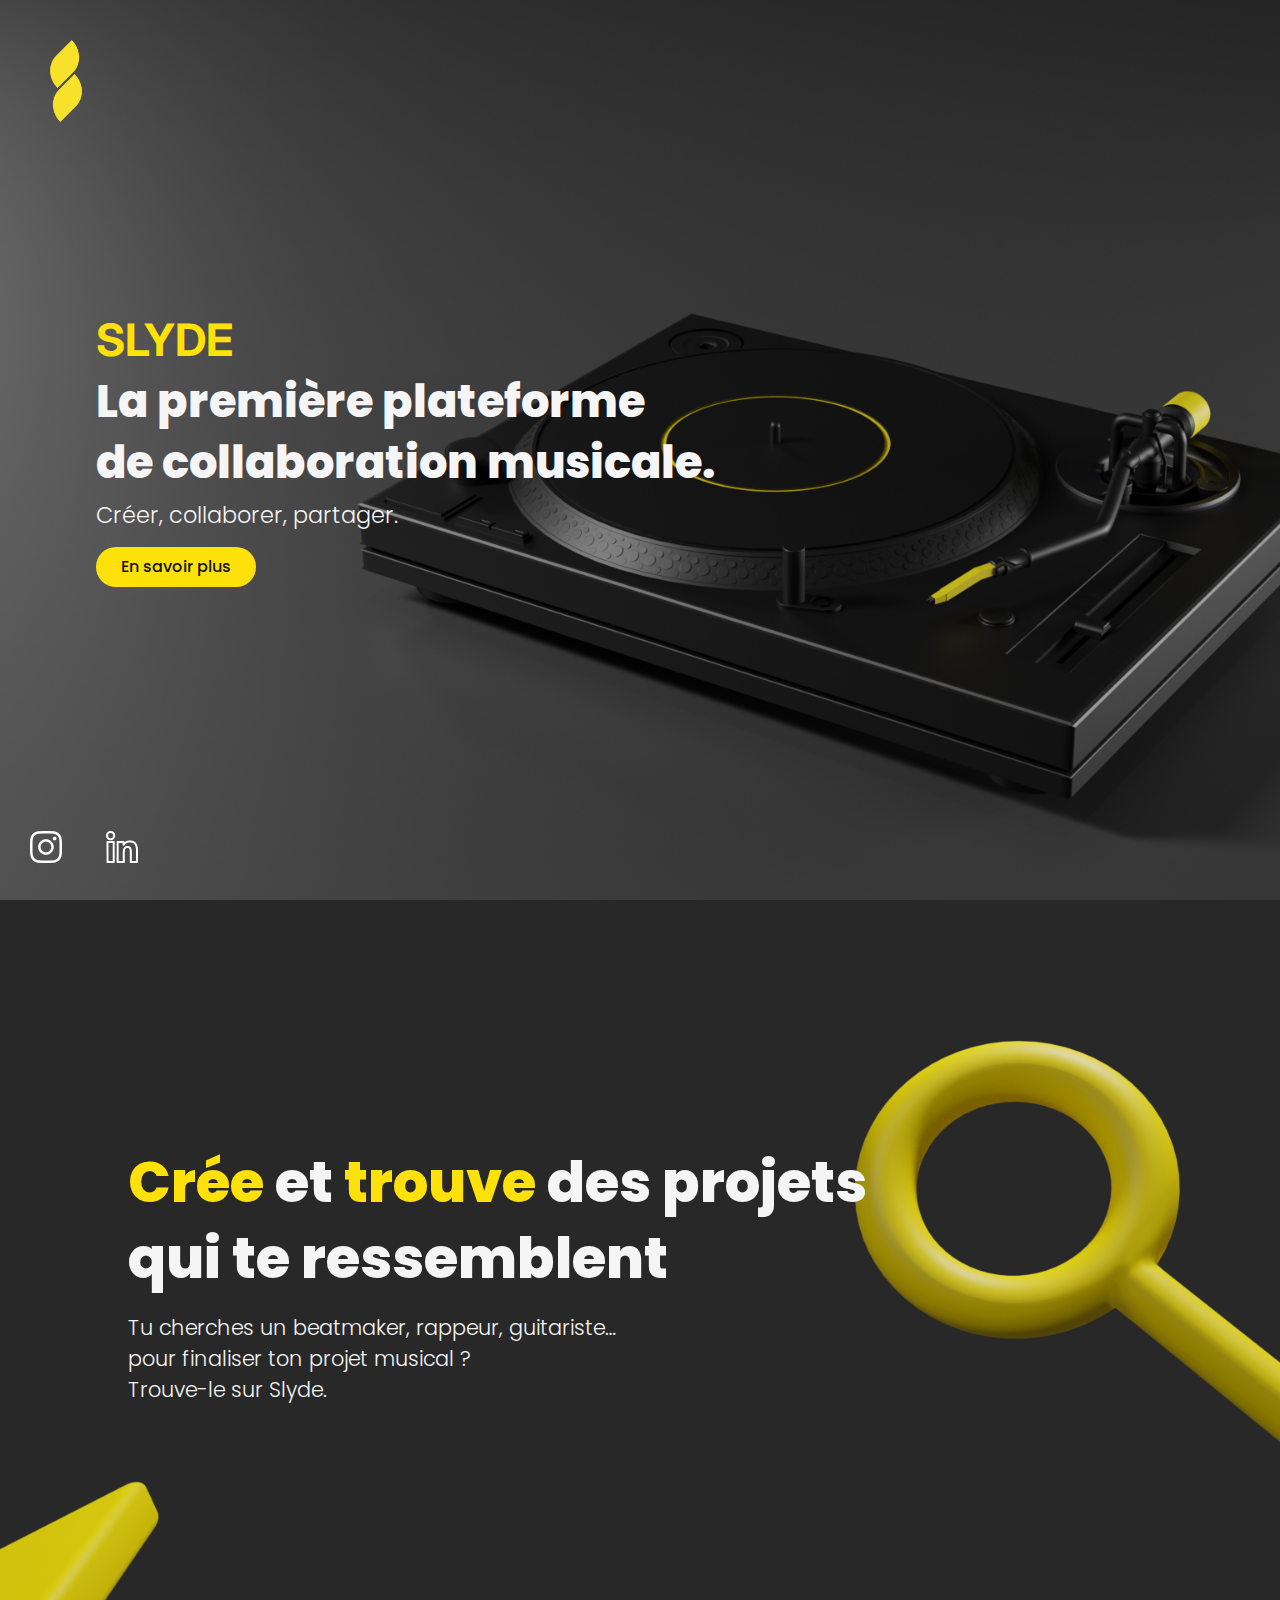
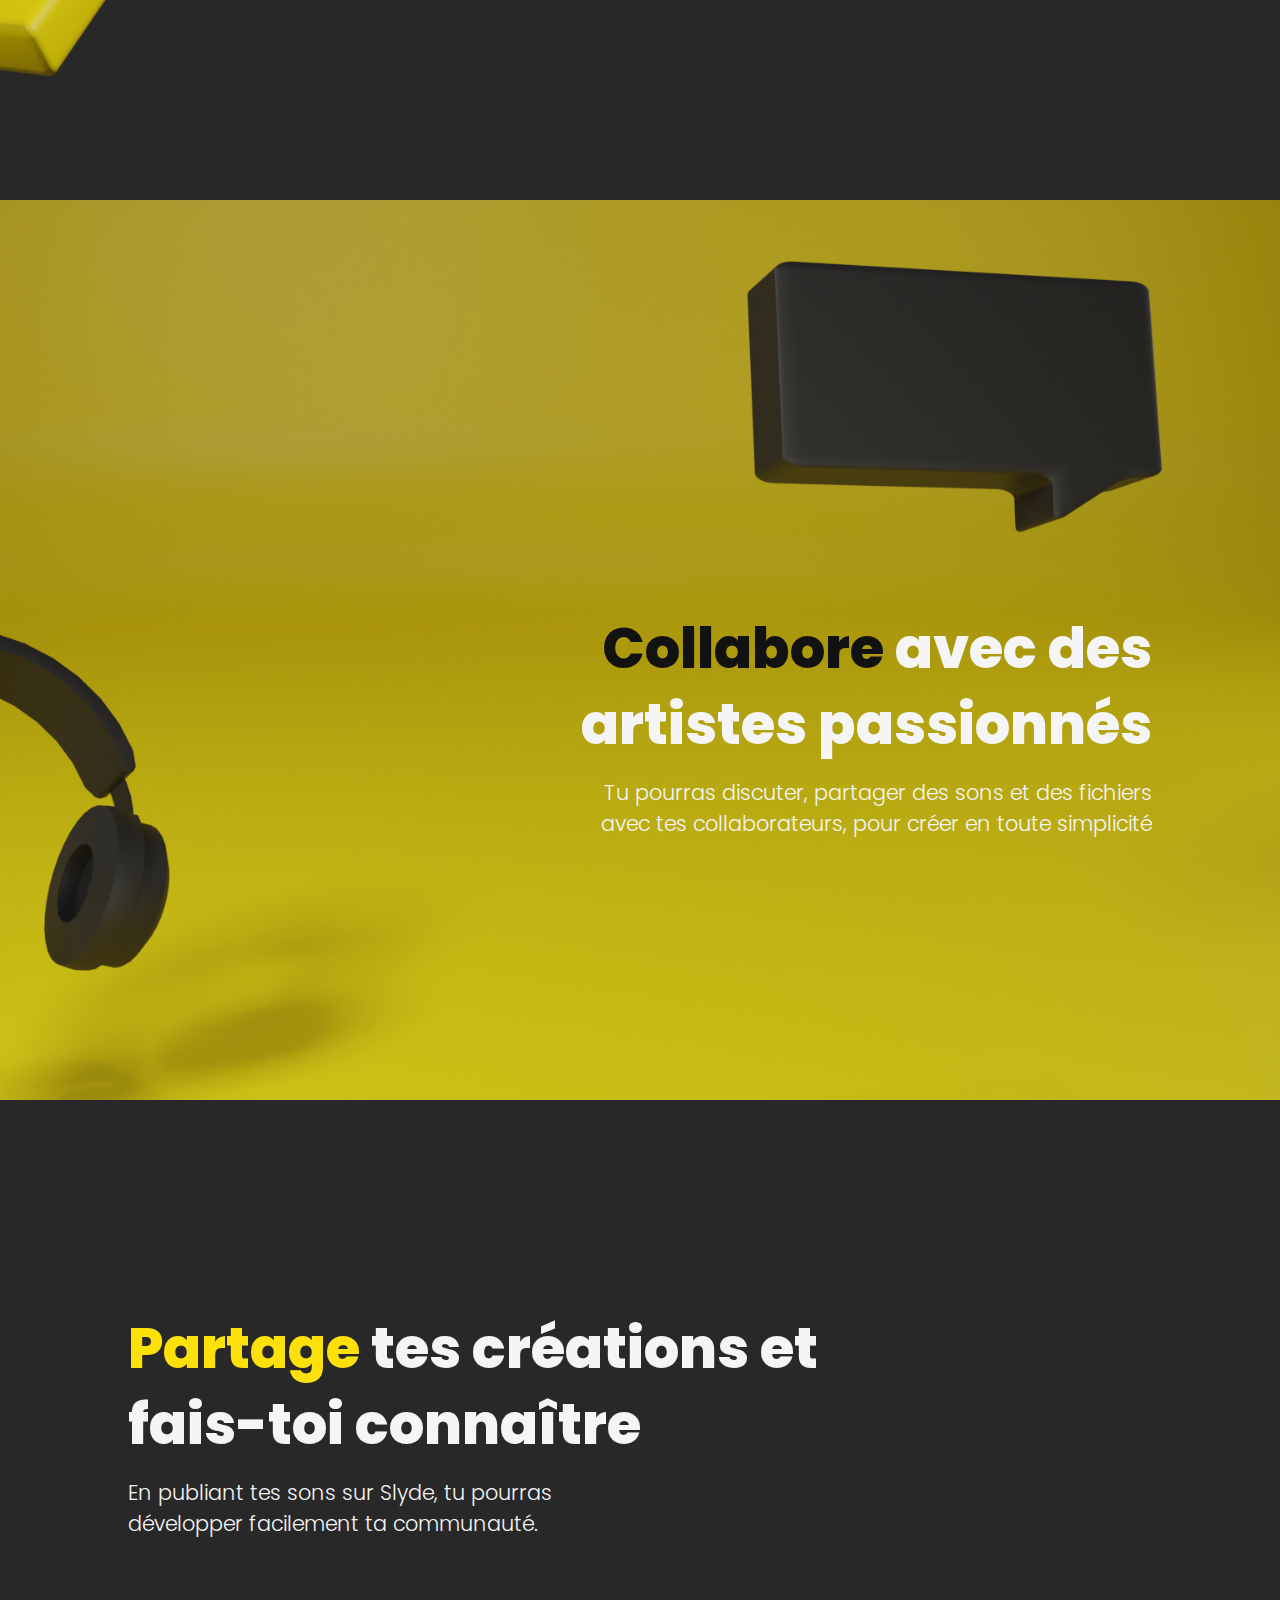
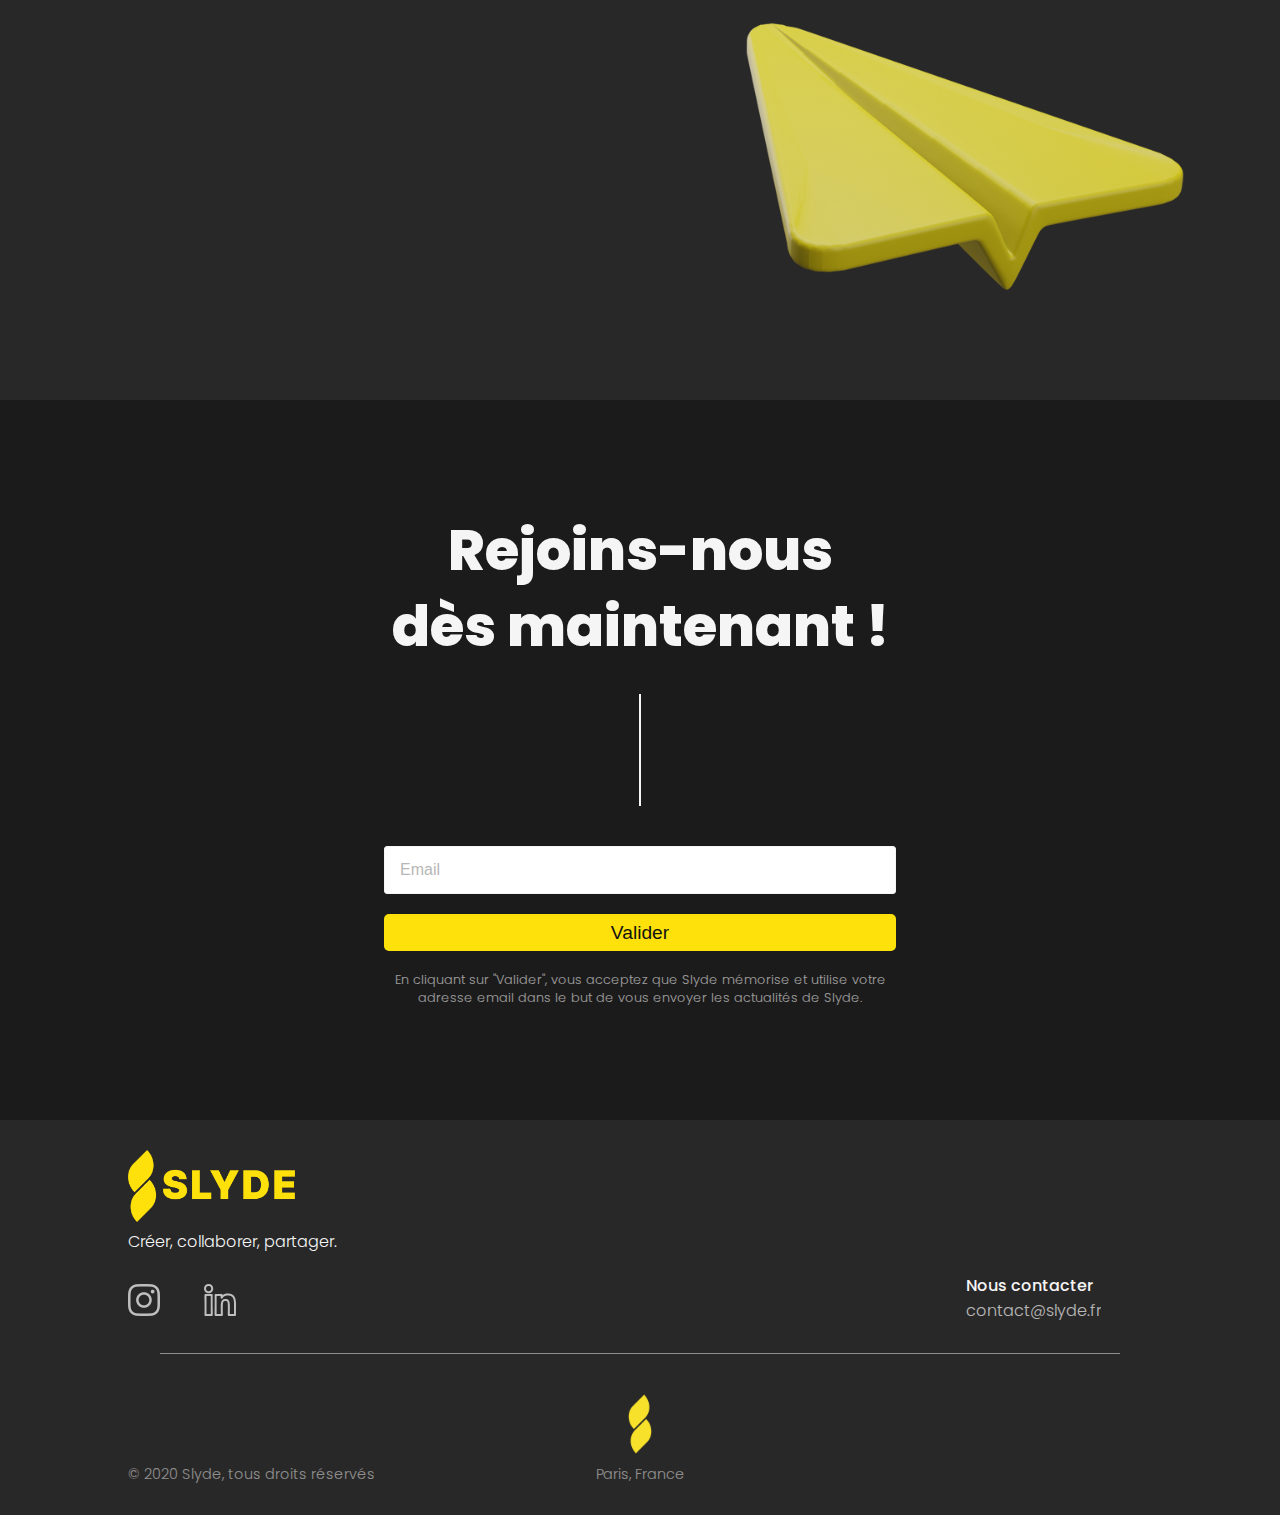
==== landing-page/index.html @ 22ed8167 "Accueil fini + nettoyage code et modif" ====
<!DOCTYPE html>
<html lang="fr">

<head>
    <meta charset="UTF-8">
    <meta name="viewport" content="width=device-width, initial-scale=1.0">
    <meta name="author" lang="fr"
        content="Rachel Albersario, Thanh-Trang Luu, Jules Cointrel, Paul Barbosa & Yohan Guyot">
    <meta name="description" content="Bienvenue sur Slyde, la première plateforme de collaboration musicale !">

    <meta property="og:type" content="website">
    <meta property="og:url" content="https://slyde.fr/index.html">
    <meta property="og:title" content="SLYDE - Créer, collaborer, partager">
    <meta property="og:description" content="Bienvenue sur Slyde, la première plateforme de collaboration musicale !">
    <meta property="og:image" content="https://www.slyde.fr/assets/img/card/card.jpg">

    <meta property="twitter:card" content="summary_large_image">
    <meta property="twitter:url" content="https://slyde.fr/index.html">
    <meta property="twitter:title" content="SLYDE - Créer, collaborer, partager">
    <meta property="twitter:description"
        content="Bienvenue sur Slyde, la première plateforme de collaboration musicale !">
    <meta property="twitter:image" content="https://www.slyde.fr/assets/card/card.jpg">

    <title>SLYDE - Créer, collaborer, partager</title>

    <link rel="stylesheet" href="assets/css/styles.css">
    <link href="assets/css/mailchimp.css" rel="stylesheet" type="text/css">
    <link rel="icon" href="assets/img/favicon.ico">
    <link rel="preconnect" href="https://fonts.gstatic.com">
    <link
        href="https://fonts.googleapis.com/css2?family=Poppins:ital,wght@0,100;0,200;0,300;0,400;0,500;0,600;0,700;0,800;0,900;1,100;1,200;1,300;1,400;1,500;1,600;1,700;1,800;1,900&display=swap"
        rel="stylesheet">
    <link href="https://fonts.googleapis.com/css2?family=Inter:wght@800&display=swap" rel="stylesheet">
    <link rel="apple-touch-icon" sizes="120x120" href="assets/img/card/apple-touch-icon-120x120-precomposed.png">
    <link rel="apple-touch-icon" sizes="152x152" href="assets/img/card/apple-touch-icon-152x152-precomposed.png">
</head>

<body>
    <section id="s1">
        <div>
            <img class="logo" src="assets/img/logos/logo.png" alt="" draggable="false">
        </div>
        <div class="text">
            <h1 class="slyde">SLYDE</h1>
            <div class="slogan-1">
                La première plateforme
                <br>de collaboration musicale.
            </div>
            <div class="slogan-2">Créer, collaborer, partager.</div>
            <a href="#s2" class="button-s2">En savoir plus</a>
        </div>

        <div class="icons">
            <a href="https://www.instagram.com/slyde.fr/" target="_blank" class="insta">
                <img class="link-icon" src="assets/img/icons/instagram.png" alt="instagram" draggable="false">
            </a>
            <a href="https://www.linkedin.com/company/slydefr/" target="_blank" class="linkedin">
                <img class="link-icon" src="assets/img/icons/linkedin.png" alt="linkedin" draggable="false">
            </a>
        </div>
    </section>
    <section id="s2">
        <div class="left-1">
            <p class="hook">
                <span class="yellow">Crée</span> et <span class="yellow">trouve</span> des projets
                <br>
                qui te ressemblent
            </p>
            <p class="desc">
                Tu cherches un beatmaker, rappeur, guitariste…
                <br>
                pour finaliser ton projet musical ?
                <br>
                Trouve-le sur Slyde.
            </p>
        </div>
    </section>
    <section id="s3">
        <div class="right">
            <p class="hook">
                <span class="black">Collabore</span> avec des <br> artistes passionnés
            </p>
            <p class="desc">
                Tu pourras discuter, partager des sons et des fichiers <br>
                avec tes collaborateurs, pour créer en toute simplicité
            </p>
        </div>
    </section>
    <section id="s4">
        <div class="left-2">
            <p class="hook">
                <span class="yellow">Partage</span> tes créations et
                <br>
                fais-toi connaître
            </p>
            <p class="desc">
                En publiant tes sons sur Slyde, tu pourras
                <br>
                développer facilement ta communauté.
            </p>
        </div>
    </section>
    <section id="newsletter">
        <div class="wrapper-s5">
            <div class="join">
                <p>Rejoins-nous <br> dès maintenant !</p>
            </div>
            <div class="line"></div>

            <div id="mc_embed_signup">
                <form
                    action="https://slyde.us7.list-manage.com/subscribe/post?u=4007e08e4bab7ec827a157758&amp;id=31a35521a2"
                    method="post" id="mc-embedded-subscribe-form" name="mc-embedded-subscribe-form" class="validate"
                    target="_blank" novalidate>
                    <div id="mc_embed_signup_scroll">
                        <div class="mc-field-group">
                            <input type="email" value="" name="EMAIL" placeholder="Email" class="required email"
                                id="mce-EMAIL">
                        </div>
                        <div id="mce-responses" class="clear">
                            <div class="response" id="mce-error-response" style="display:none"></div>
                            <div class="response" id="mce-success-response" style="display:none"></div>
                        </div>

                        <div style="position: absolute; left: -5000px;" aria-hidden="true">
                            <input type="text" name="b_4007e08e4bab7ec827a157758_31a35521a2" tabindex="-1" value="">
                        </div>

                        <div class="clear">
                            <button type="submit" name="subscribe" id="mc-embedded-subscribe">Valider</button>
                        </div>
                    </div>
                </form>
            </div>

            <div class="conditions">
                <p>En cliquant sur "Valider", vous acceptez que Slyde mémorise et utilise votre adresse email dans le
                    but de
                    vous envoyer les actualités de Slyde.
                </p>
            </div>
        </div>
    </section>

    <footer>
        <div class="container-footer">
            <div class="wrapper-left-footer">
                <img src="assets/img/logos/logo-large.png" alt="" class="logo-2" draggable="false">
                <p class="slogan-3">Créer, collaborer, partager.</p>
                <div class="icons-footer">
                    <a href="https://www.instagram.com/slyde.fr/" target="_blank" class="insta">
                        <img class="link-icon" src="assets/img/icons/instagram.png" alt="instagram" draggable="false">
                    </a>
                    <a href="https://www.linkedin.com/company/slydefr/" target="_blank" class="linkedin">
                        <img class="link-icon" src="assets/img/icons/linkedin.png" alt="linkedin" draggable="false">
                    </a>
                </div>
            </div>
            <div class="wrapper-right-footer">
                <div class="contact">
                    <p>Nous contacter</p>
                    <a href="mailto:contact@slyde.fr">contact@slyde.fr</a>
                </div>
            </div>
        </div>

        <div class="separator"></div>

        <p class="copyright"> © 2020 Slyde, tous droits réservés</p>
        <div class="wrapper-logo">
            <img class="logo-footer" src="assets/img/logos/logo.png" alt="" draggable="false">
            <p>Paris, France</p>
            <p class="copyright-mobile"> © 2020 Slyde, tous droits réservés</p>
        </div>
    </footer>
    <script type='text/javascript' src='//s3.amazonaws.com/downloads.mailchimp.com/js/mc-validate.js'></script>
    <script type='text/javascript'>
        (function ($) {
            window.fnames = new Array();
            window.ftypes = new Array();
            fnames[0] = 'EMAIL';
            ftypes[0] = 'email';

            $.extend($.validator.messages, {
                required: "Ce champ est requis.",
                remote: "Veuillez remplir ce champ pour continuer.",
                email: "Veuillez entrer une adresse email valide."
            });
        }(jQuery));
        var $mcj = jQuery.noConflict(true);
    </script>
</body>

</html>
---- landing-page/assets/css/styles.css ----
*,
*::before,
*::after {
    box-sizing: border-box;
    margin: 0;
}

html {
    scroll-behavior: smooth;
}

body {
    background-color: #1C1B1B;
    font-family: Poppins, sans-serif;
    color: #F5F5F5;
    font-weight: 300;
}

::-moz-selection {
    color: #F5F5F5;
    background-color: #FEE10B;
}

::selection {
    color: #F5F5F5;
    background-color: #FEE10B;
}

a {
    text-decoration: none;
    color: #F5F5F5;
    transition: all 0.3s cubic-bezier(0.165, 0.84, 0.44, 1);
}

a:hover {
    text-decoration: none;
    transition: all 0.3s cubic-bezier(0.165, 0.84, 0.44, 1);
}

#s1,
#s2,
#s3,
#s4 {
    height: 100vh;
    display: flex;
    flex-direction: column;
    justify-content: center;
}

/* SECTION 1 */
#s1 {
    background-image: url(../img/background/landing-page.png);
    background-repeat: no-repeat;
    background-size: cover;
    background-position: bottom;
}

.logo {
    position: absolute;
    top: 0;
    height: 7rem;
    margin-left: 10px;
    margin-top: 25px;
    user-select: none;
}

.slyde {
    font-size: 2.8rem;
    color: #FEE10B;
    font-family: Inter, sans-serif;
    margin-bottom: 5px;
}

.text {
    margin-left: 7.5vw;
    margin-right: 7.5vw;
}

.slogan-1 {
    font-size: 2.8rem;
    font-weight: 800;
    line-height: 1.35;
    margin-bottom: 5px;
}

.slogan-2 {
    font-size: 1.4rem;
    margin-bottom: 15px;
}

.button-s2 {
    font-size: 1rem;
    font-weight: 500;
    display: flex;
    flex-direction: column;
    justify-content: center;
    text-align: center;
    background-color: #FEE10B;
    color: #121212;
    border-radius: 30px;
    width: 10rem;
    height: 2.5rem;
    text-decoration: none;
    user-select: none;
    transition: all 0.3s cubic-bezier(0.165, 0.84, 0.44, 1);
}

.button-s2:hover {
    background-color: #EACD1C;
    transition: all 0.3s cubic-bezier(0.165, 0.84, 0.44, 1);
}

.icons {
    margin-left: 30px;
    bottom: 30px;
    position: absolute;
    user-select: none;
}

.link-icon {
    height: 2rem;
}

.insta {
    margin-right: 2.5rem;
}

.insta,
.linkedin {
    transition: all 0.3s cubic-bezier(0.165, 0.84, 0.44, 1);
}

.insta:hover {
    -webkit-filter: brightness(80%);
    filter: brightness(80%);
    transition: all 0.3s cubic-bezier(0.165, 0.84, 0.44, 1);
}

.linkedin:hover {
    -webkit-filter: brightness(80%);
    filter: brightness(80%);
    transition: all 0.3s cubic-bezier(0.165, 0.84, 0.44, 1);
}

/* SECTION 2, 3 & 4*/
#s2 {
    background-image: url(../img/background/create.png);
    background-repeat: no-repeat;
    background-size: cover;
    background-position: bottom right;
    background-color: #292828;
}

#s3 {
    background-image: url(../img/background/collabore.png);
    background-repeat: no-repeat;
    background-size: cover;
    background-position: right;
}

#s4 {
    background-image: url(../img/background/paperplane.png);
    background-repeat: no-repeat;
    background-size: cover;
    background-position: bottom right;
    background-color: #292828;
}

.left-1,
.left-2,
.right {
    margin-left: 10vw;
    margin-right: 10vw;
}

.left-1 {
    margin-bottom: 150px;
}

.left-2 {
    margin-bottom: 250px;
}

.right {
    text-align: right;
    margin-bottom: -150px;
}

.yellow {
    color: #FEE10B;
}

.black {
    color: #121212;
}

.hook {
    font-size: 3.5rem;
    font-weight: 800;
    margin-bottom: 15px;
    line-height: 1.35;
}

.desc {
    font-size: 1.3rem;
}

/* SECTION 5 */
#newsletter {
    min-height: 80vh;
    display: flex;
    flex-direction: column;
    justify-content: center;
}

.wrapper-s5 {
    max-width: 32rem;
    margin: auto;
    margin-top: 30px;
    margin-bottom: 30px;
}

.join {
    font-size: 3.5rem;
    font-weight: 800;
    line-height: 1.35;
    text-align: center;
}

.line {
    background-color: #F5F5F5;
    width: 2px;
    height: 7rem;
    margin: auto;
    margin-top: 30px;
    margin-bottom: 40px;
}

input {
    border: none;
    border-radius: 5px;
    font-size: 1rem;
    height: 3rem;
    width: 100%;
    margin-bottom: 20px;
    padding-left: 15px;
    user-select: none;
}

input:focus,
button:focus {
    outline: none;
}

::-webkit-input-placeholder {
    color: #707070;
    opacity: 50%;
}

::-moz-placeholder {
    color: #707070;
    opacity: 50%;
}

:-ms-input-placeholder {
    color: #707070;
    opacity: 50%;
}

::-ms-input-placeholder {
    color: #707070;
    opacity: 50%;
}

::placeholder {
    color: #707070;
    opacity: 50%;
}

button {
    font-size: 1.2rem;
    border: none;
    display: block;
    background-color: #FEE10B;
    color: #121212;
    border-radius: 30px;
    width: 100%;
    height: 2.3rem;
    cursor: pointer;
    border-radius: 5px;
    transition: all 0.3s cubic-bezier(0.165, 0.84, 0.44, 1);
    margin: auto;
    margin-bottom: 20px;
    user-select: none;
}

button:hover {
    background-color: #EACD1C;
    transition: all 0.3s cubic-bezier(0.165, 0.84, 0.44, 1);
}

.response {
    font-size: 1rem;
    opacity: 70%;
}

.response a {
    opacity: 70%;
}

.response a:hover {
    color: #FEE10B;
    opacity: 100%;
}

.conditions {
    text-align: center;
    font-size: 0.8rem;
    opacity: 60%;
    width: 100%;
}

/* SECTION 6 */
footer {
    display: flex;
    flex-direction: column;
    position: relative;
    background-color: #292828;
}

.container-footer {
    display: flex;
    justify-content: space-between;
    margin-left: 10%;
    margin-right: 10%;
    margin-top: 30px;
}

.wrapper-right-footer {
    align-self: flex-end;
    margin-right: 5%;
}

.logo-2 {
    height: 4.5rem;
    user-select: none;
}

.slogan-3 {
    font-size: 1rem;
    margin-bottom: 30px;
}

.separator {
    background-color: #F5F5F5;
    width: 75%;
    height: 1px;
    opacity: 50%;
    margin: auto;
    margin-top: 30px;
    margin-bottom: 30px;
}

.icons-footer {
    opacity: 70%;
    user-select: none;
}

.contact p {
    font-size: 1rem;
    font-weight: 500;
}

.contact a {
    font-size: 1rem;
    opacity: 70%;
}

.contact a:hover {
    color: #FEE10B;
    opacity: 100%;
}

.copyright {
    position: absolute;
    bottom: 30px;
    left: 10%;
}

.copyright-mobile {
    display: none;
}

.wrapper-logo {
    margin: auto;
    display: flex;
    justify-content: center;
    flex-direction: column;
    margin-bottom: 30px;
}

.wrapper-logo p {
    margin: auto;
}

.wrapper-logo p,
.copyright {
    font-size: 0.9rem;
    opacity: 50%;
}

.logo-footer {
    height: 5rem;
    margin: auto;
    user-select: none;
}

@media screen and (max-width: 900px) {

    /* FOOTER */
    .copyright {
        display: none;
    }

    .copyright-mobile {
        display: inline;
    }

    .wrapper-logo {
        flex-direction: column-reverse;
    }
}

@media screen and (max-width: 767px) {

    /* SECTION 1 */
    #s1 {
        background-image: url("../img/background/landing-page-mobile.png");
        background-position: bottom;
    }

    .logo {
        height: 5rem;
        margin-left: 0px;
    }

    .slyde,
    .slogan-1 {
        font-size: 1.6rem;
    }

    .slogan-2 {
        font-size: 1.1rem;
    }

    .icons {
        top: 90vh;
    }

    .link-icon {
        height: 1.8rem;
    }

    /* SECTION 2,3 &4 */
    #s2 {
        background-image: url(../img/background/create-mobile.png);
        background-position: center;
    }

    #s3 {
        background-image: url(../img/background/collabore-mobile.png);
        background-position: center;
    }

    #s4 {
        background-image: url(../img/background/paperplane-mobile.png);
        background-position: center;
    }

    .left-1,
    .left-2,
    .right {
        margin-bottom: 0;
        text-align: left;
    }

    .hook {
        font-size: 2rem;
        margin-bottom: 15px;
        overflow-wrap: normal;
    }

    .desc {
        display: none;
    }

    /* SECTION 5 */
    .wrapper-s5 {
        width: 90vw;
        margin-bottom: 50px;
        margin-top: 50px;
    }

    .join {
        font-size: 2rem;
    }

    .line {
        height: 5rem;
        margin-bottom: 35px;
    }

    input {
        height: 2.5rem;
    }

    button {
        height: 2rem;
    }

    .conditions {
        font-size: 0.7rem;
    }

    /* FOOTER */
    .wrapper-logo {
        margin-bottom: 15px;
    }

    .logo-2 {
        height: 4rem;
    }

    .logo-footer {
        height: 4rem;
    }

    .container-footer {
        display: block;
    }

    .icons-footer {
        margin-bottom: 20px;
    }
}
---- landing-page/assets/css/mailchimp.css ----
#mc_embed_signup input {
    border: 1px solid #F5F5F5;
    border-radius: 3px;
}

#mc_embed_signup input:focus {
    border-color: #121212;
}

#mc_embed_signup .clear {
    clear: both;
}

#mc_embed_signup div#mce-responses {
    clear: both;
}

#mc_embed_signup div.response {
    background-color: transparent;
    position: relative;
    padding: 0;
    margin-bottom: 10px;
    top: -10px;
    left: 5px;
    font-size: 0.8rem;
    font-weight: 400;
    z-index: 1;
    color: #F5F5F5;
}

#mc_embed_signup #mce-error-response {
    display: none;
}

#mc_embed_signup #mce-success-response {
    color: #78F088;
    display: none;
}

#mc_embed_signup #mc-embedded-subscribe-form div.mce_inline_error {
    background-color: transparent;
    position: relative;
    padding: 0;
    margin-bottom: 10px;
    top: -10px;
    left: 5px;
    font-size: 0.8rem;
    font-weight: 400;
    z-index: 1;
    color: #e84141;
}

#mc_embed_signup #mc-embedded-subscribe-form input.mce_inline_error {
    border: 2px solid #e84141;
}
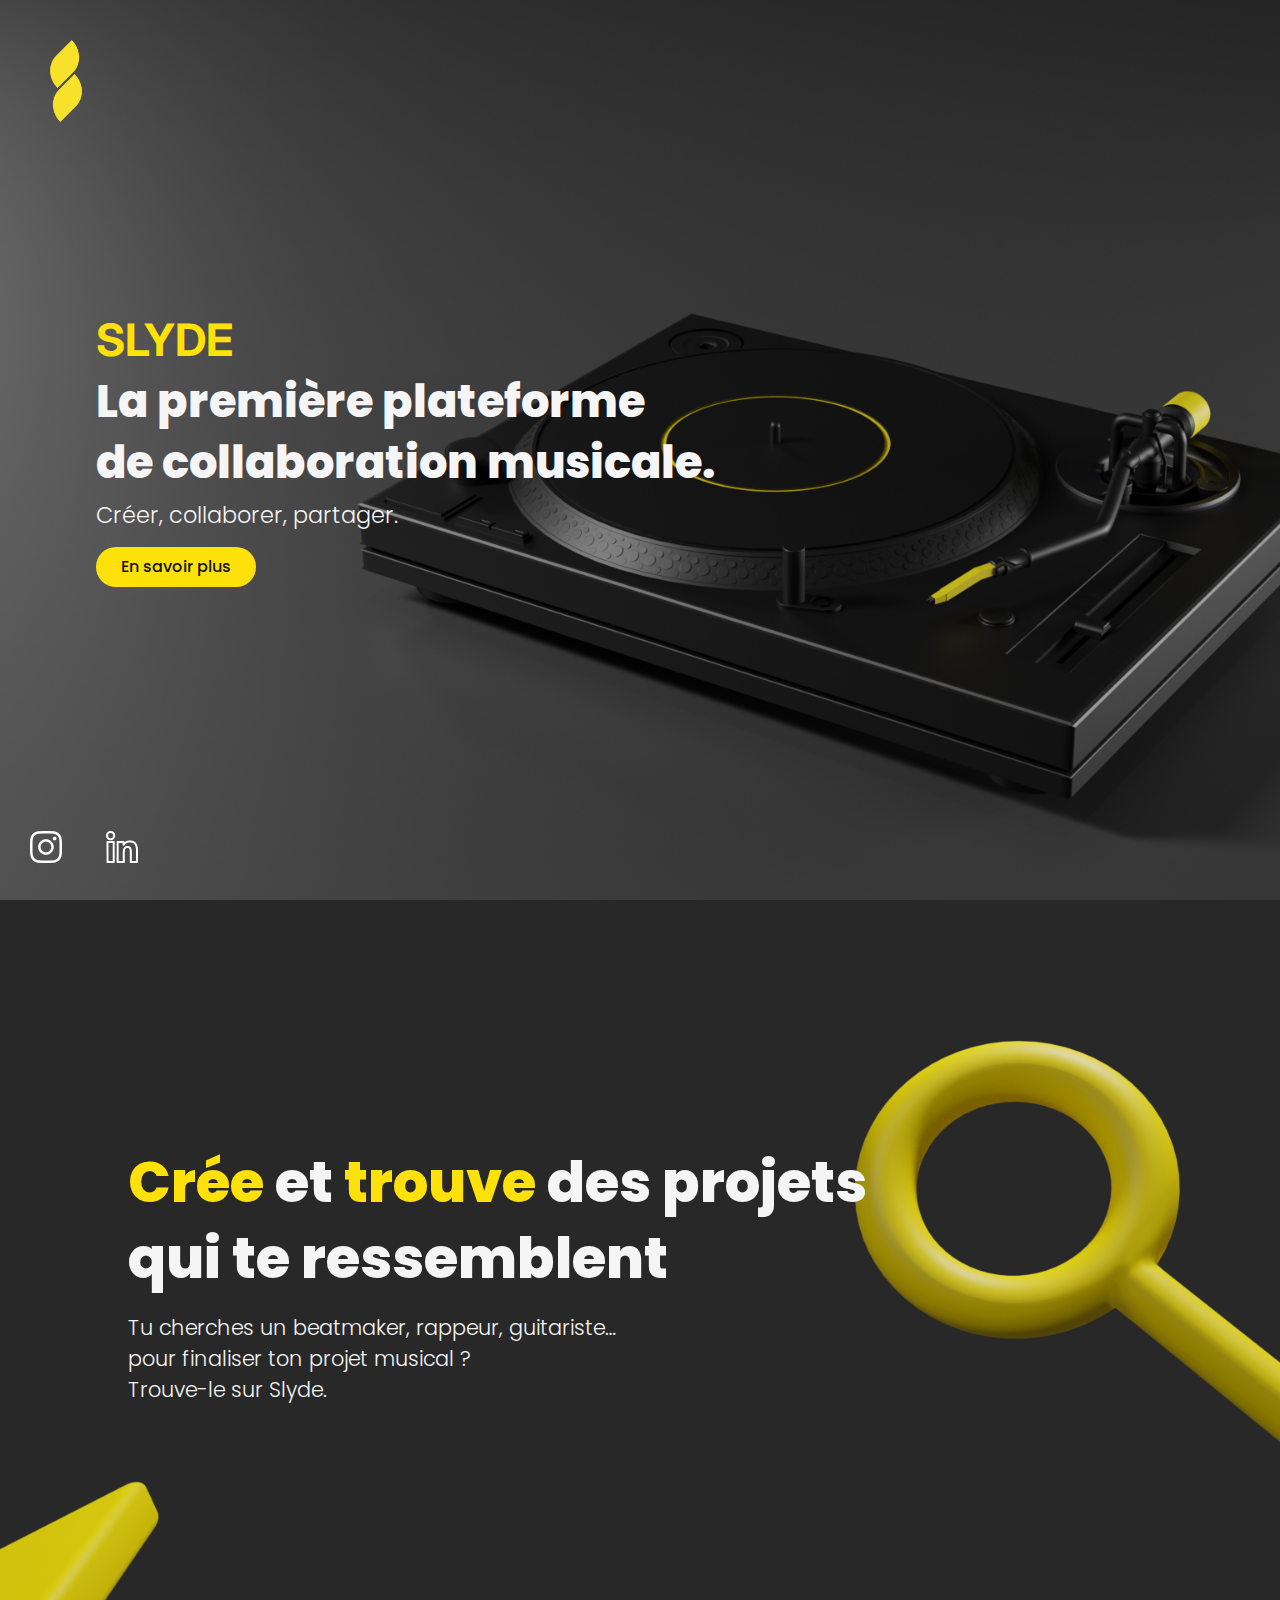
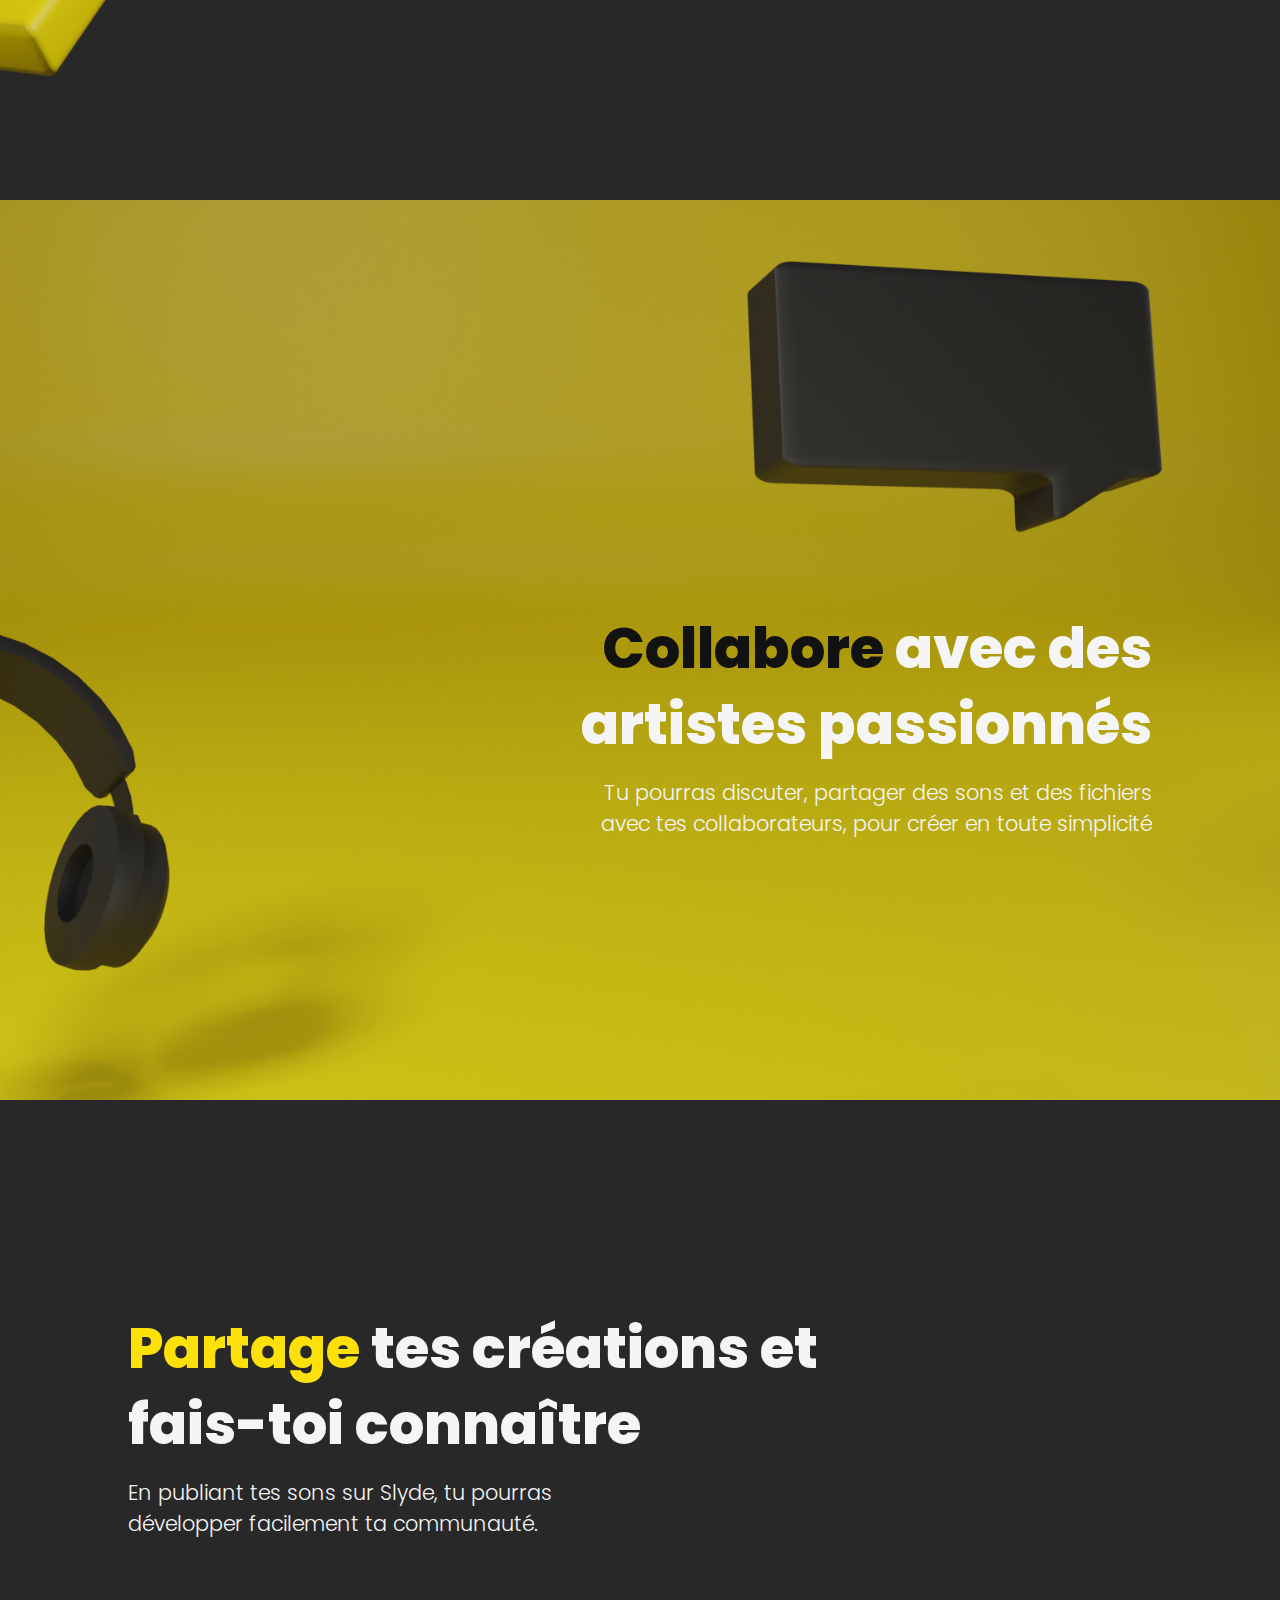
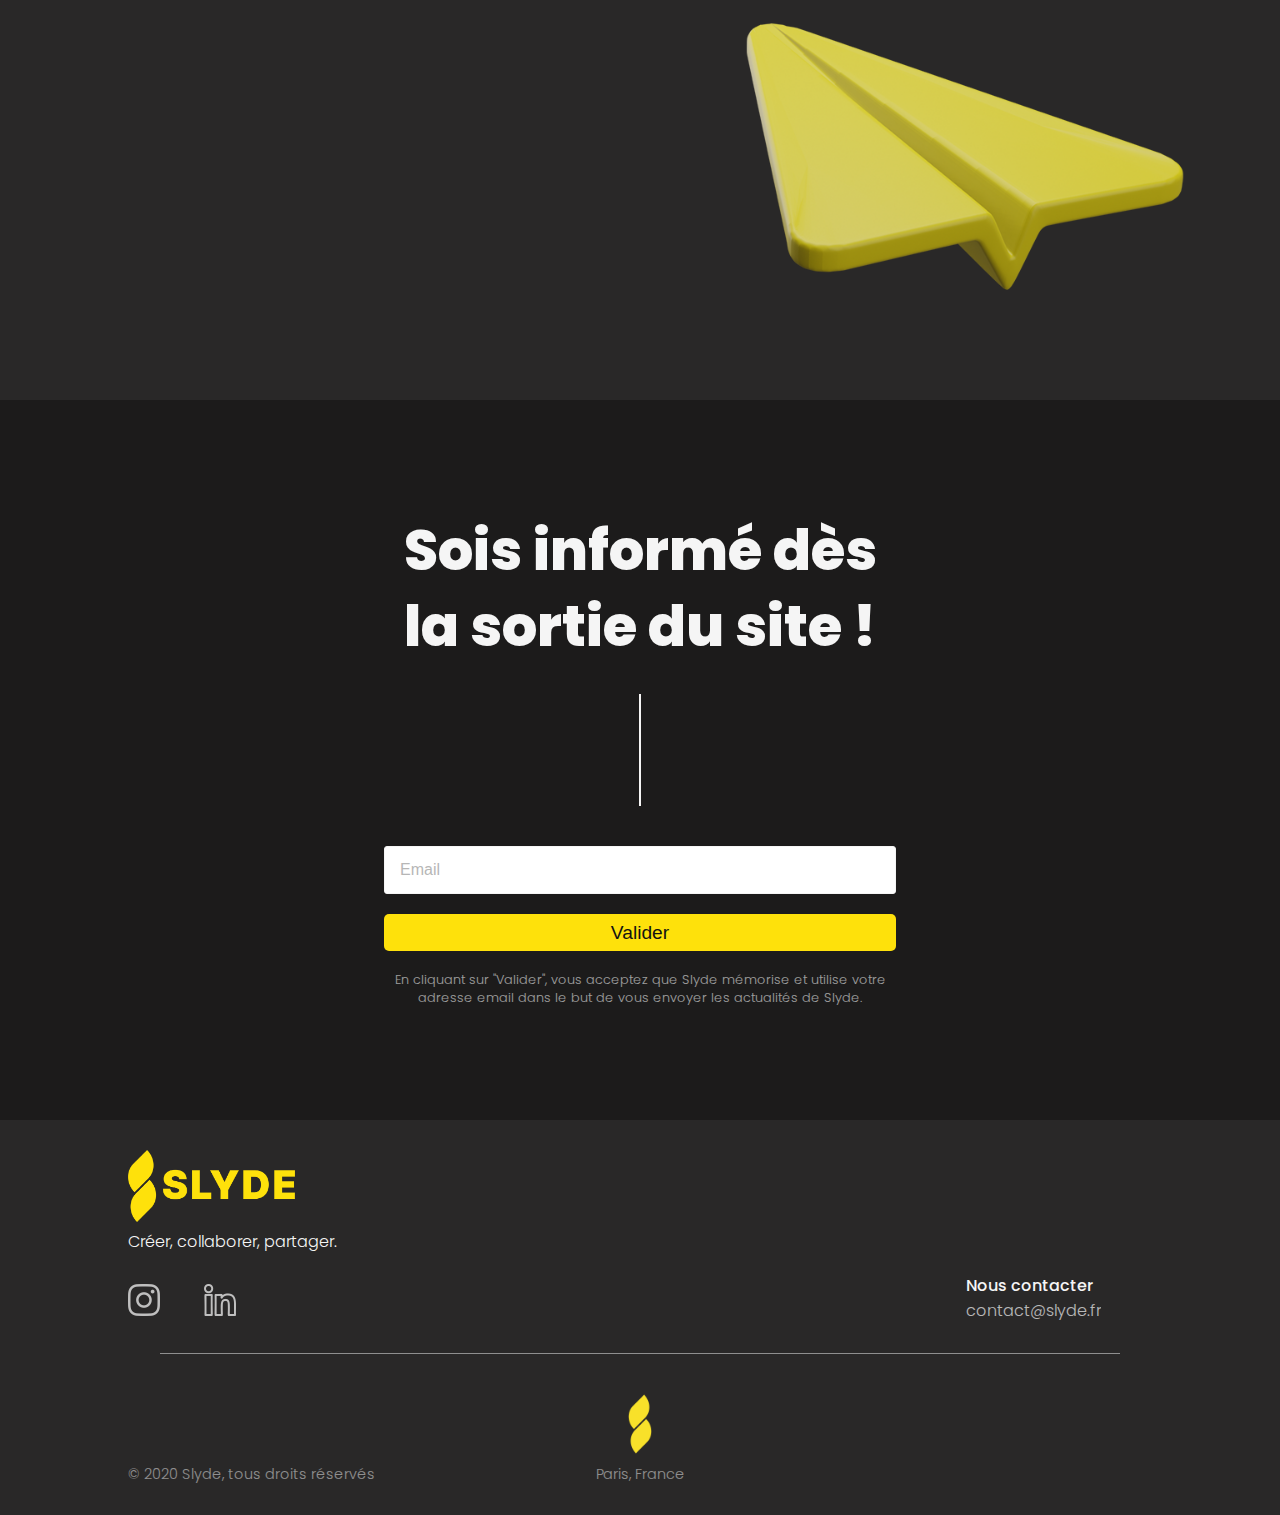
==== commit d46ccba6: "correction" ====
--- a/landing-page/index.html
+++ b/landing-page/index.html
@@ -103,7 +103,7 @@
     <section id="newsletter">
         <div class="wrapper-s5">
             <div class="join">
-                <p>Rejoins-nous <br> dès maintenant !</p>
+                <p>Sois informé dès <br> la sortie du site !</p>
             </div>
             <div class="line"></div>
 
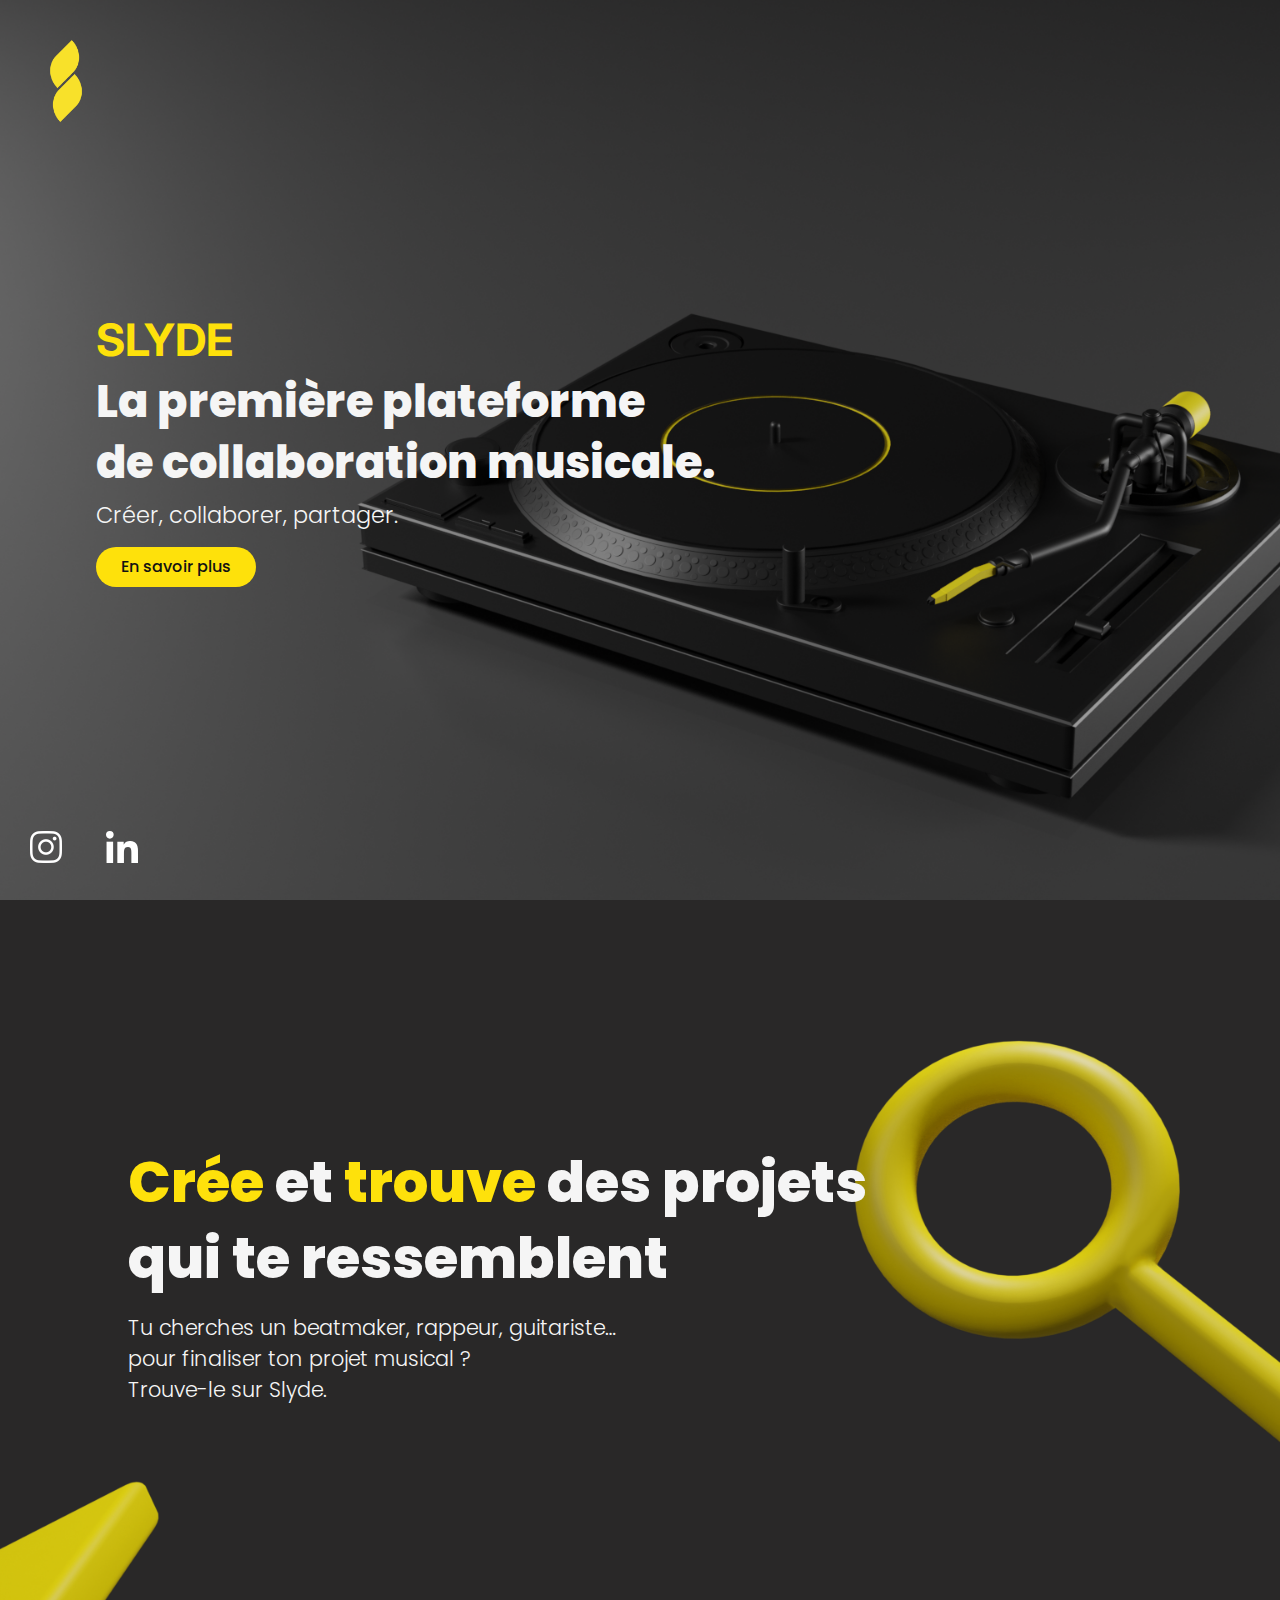
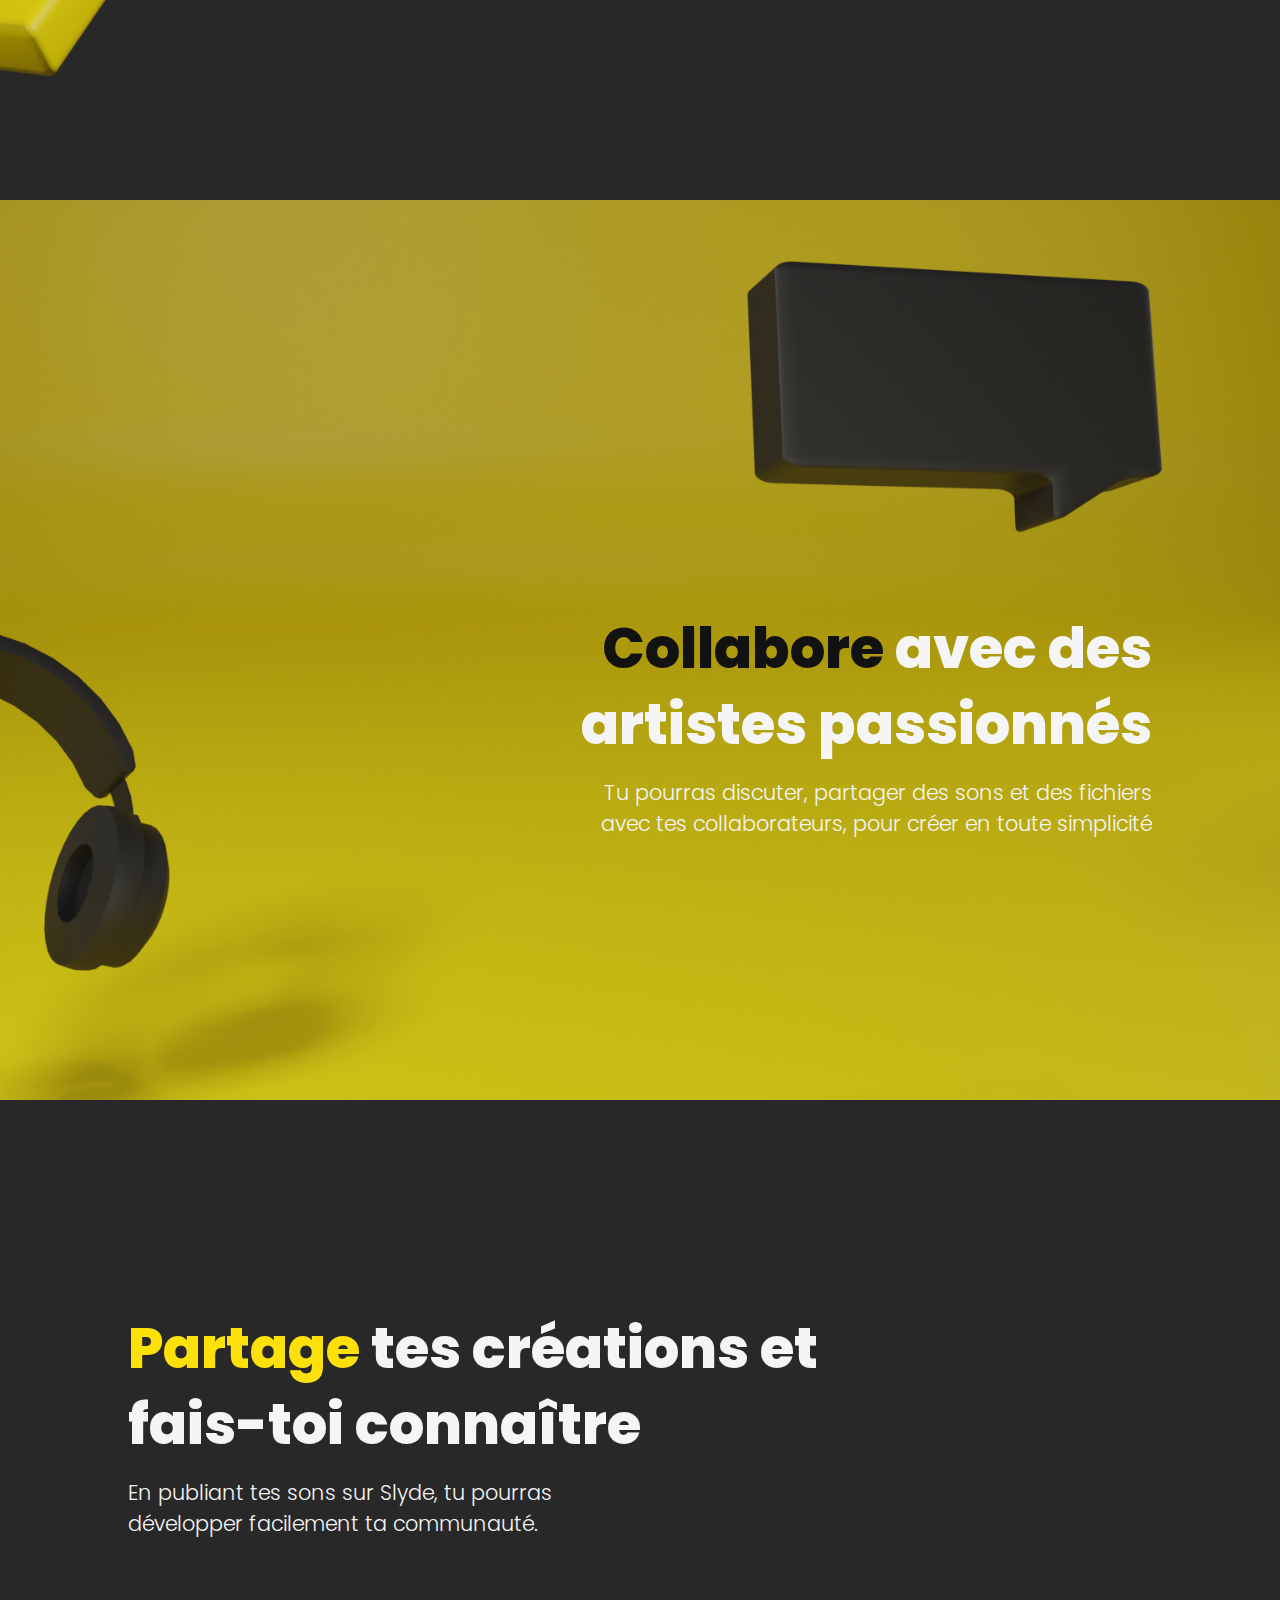
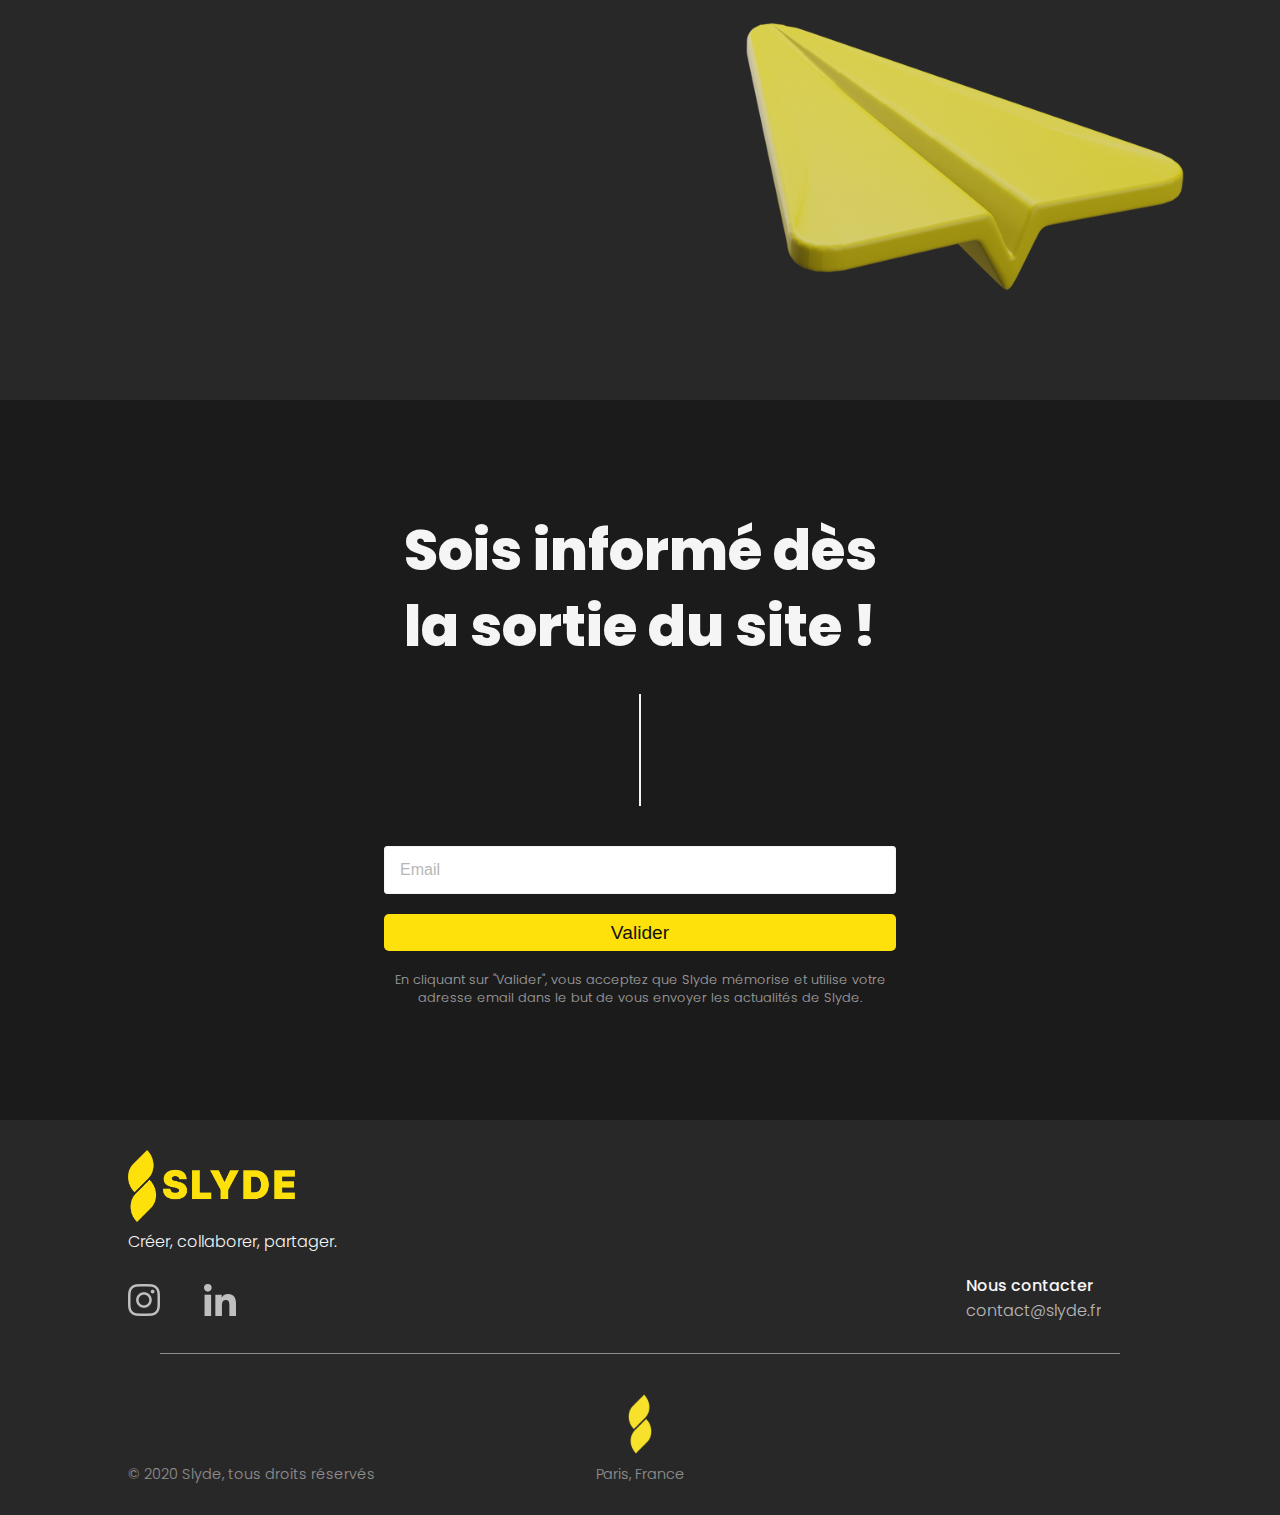
==== commit cf09a305: "Ça change un peu" ====
--- a/landing-page/index.html
+++ b/landing-page/index.html
@@ -52,10 +52,10 @@
 
         <div class="icons">
             <a href="https://www.instagram.com/slyde.fr/" target="_blank" class="insta">
-                <img class="link-icon" src="assets/img/icons/instagram.png" alt="instagram" draggable="false">
+                <img class="link-icon" src="assets/img/icons/instagram.svg" alt="instagram" draggable="false">
             </a>
             <a href="https://www.linkedin.com/company/slydefr/" target="_blank" class="linkedin">
-                <img class="link-icon" src="assets/img/icons/linkedin.png" alt="linkedin" draggable="false">
+                <img class="link-icon" src="assets/img/icons/linkedin.svg" alt="linkedin" draggable="false">
             </a>
         </div>
     </section>
@@ -149,10 +149,10 @@
                 <p class="slogan-3">Créer, collaborer, partager.</p>
                 <div class="icons-footer">
                     <a href="https://www.instagram.com/slyde.fr/" target="_blank" class="insta">
-                        <img class="link-icon" src="assets/img/icons/instagram.png" alt="instagram" draggable="false">
+                        <img class="link-icon" src="assets/img/icons/instagram.svg" alt="instagram" draggable="false">
                     </a>
                     <a href="https://www.linkedin.com/company/slydefr/" target="_blank" class="linkedin">
-                        <img class="link-icon" src="assets/img/icons/linkedin.png" alt="linkedin" draggable="false">
+                        <img class="link-icon" src="assets/img/icons/linkedin.svg" alt="linkedin" draggable="false">
                     </a>
                 </div>
             </div>
--- a/landing-page/assets/css/styles.css
+++ b/landing-page/assets/css/styles.css
@@ -125,23 +125,6 @@
     margin-right: 2.5rem;
 }
 
-.insta,
-.linkedin {
-    transition: all 0.3s cubic-bezier(0.165, 0.84, 0.44, 1);
-}
-
-.insta:hover {
-    -webkit-filter: brightness(80%);
-    filter: brightness(80%);
-    transition: all 0.3s cubic-bezier(0.165, 0.84, 0.44, 1);
-}
-
-.linkedin:hover {
-    -webkit-filter: brightness(80%);
-    filter: brightness(80%);
-    transition: all 0.3s cubic-bezier(0.165, 0.84, 0.44, 1);
-}
-
 /* SECTION 2, 3 & 4*/
 #s2 {
     background-image: url(../img/background/create.png);
@@ -309,7 +292,7 @@
 }
 
 .response a:hover {
-    color: #FEE10B;
+    color: #A2A2A2;
     opacity: 100%;
 }
 
@@ -376,11 +359,6 @@
     opacity: 70%;
 }
 
-.contact a:hover {
-    color: #FEE10B;
-    opacity: 100%;
-}
-
 .copyright {
     position: absolute;
     bottom: 30px;
